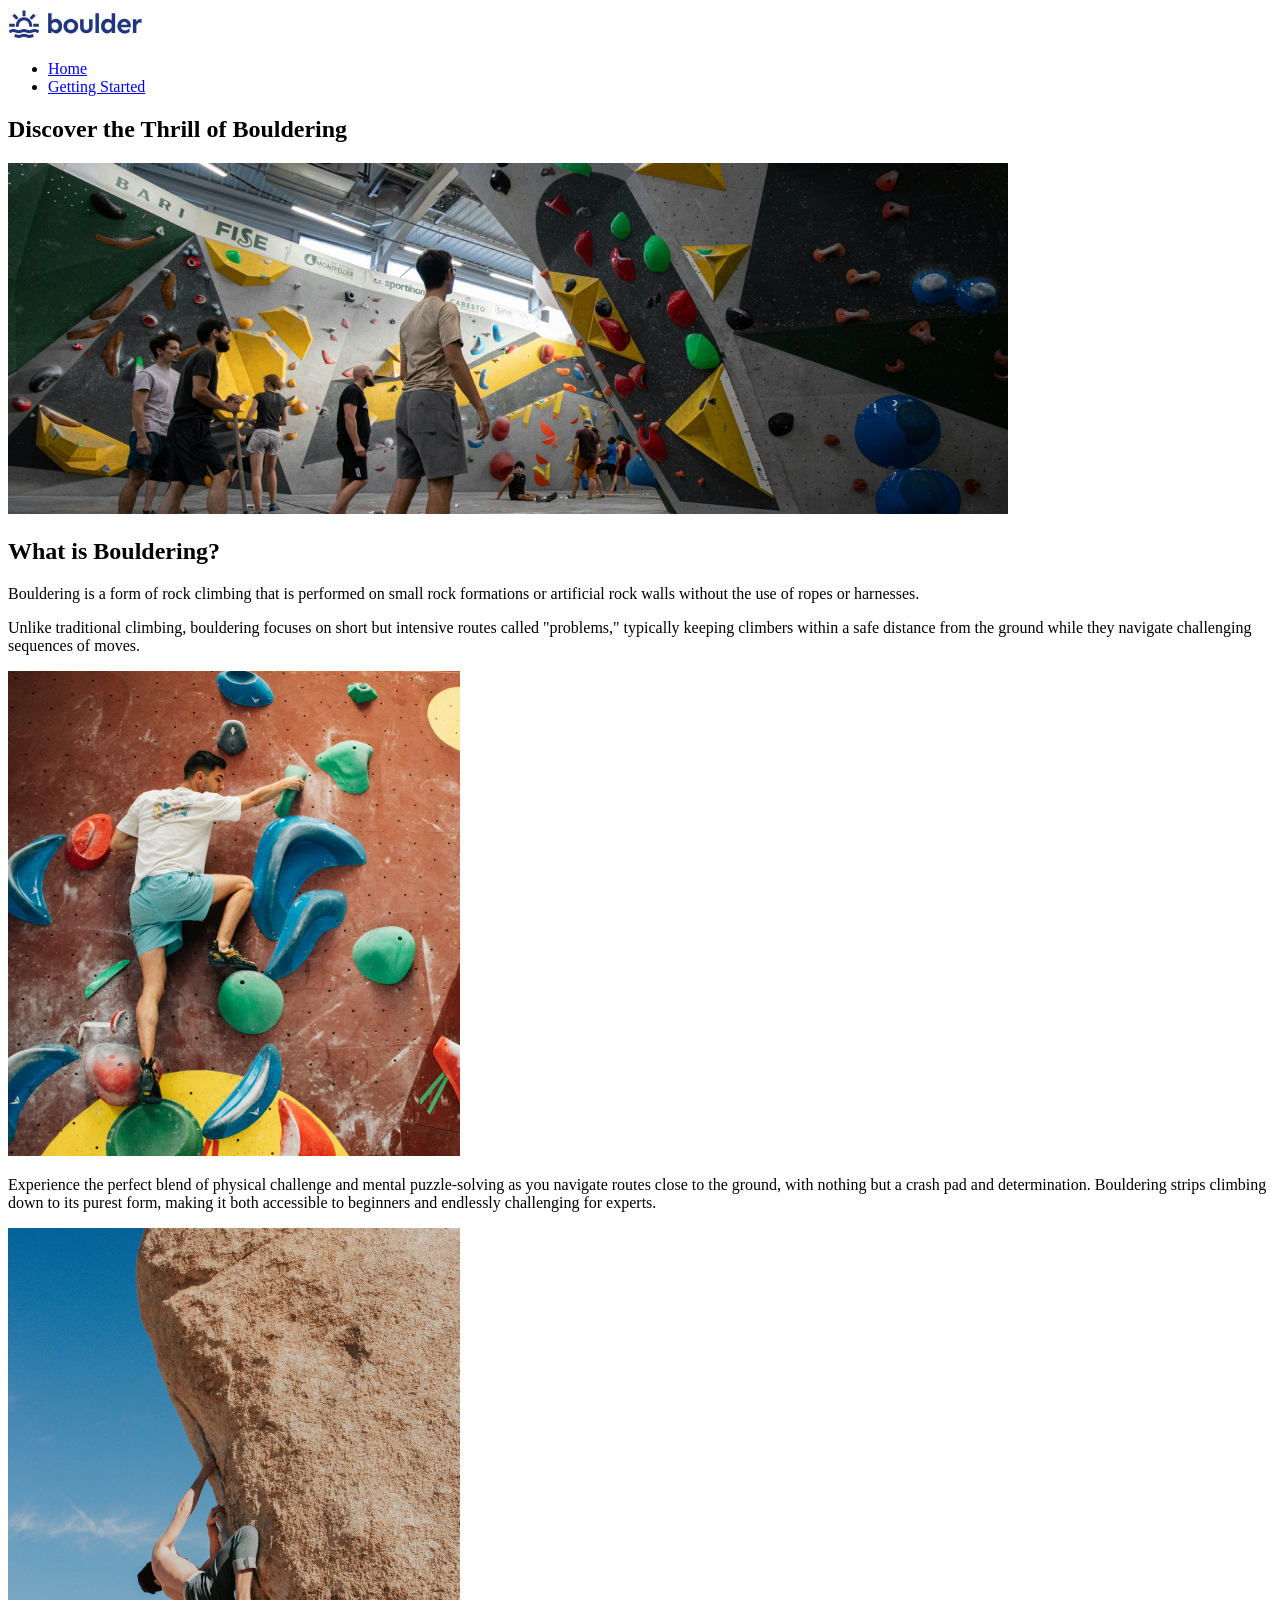
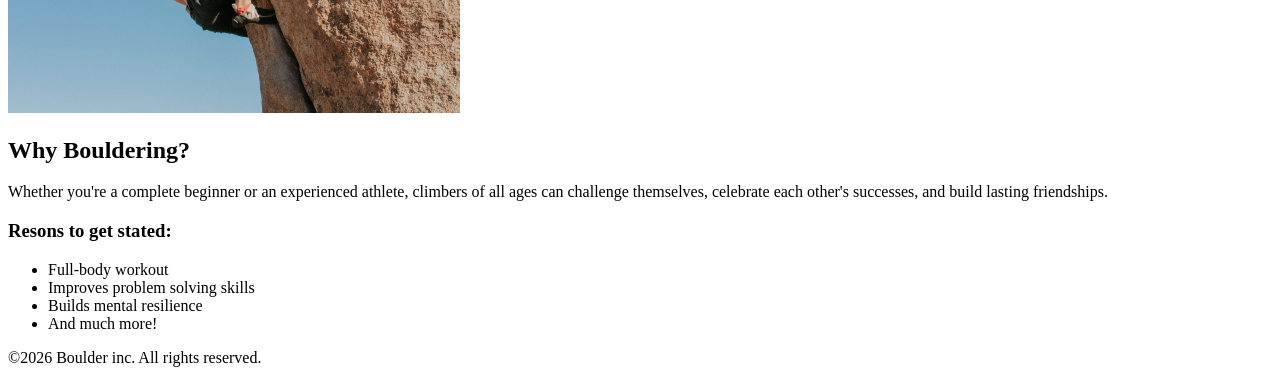
==== index.html @ 56cb7b56 "make mobile first html structure" ====
<!DOCTYPE html>
<html lang="en">
<head>
    <meta charset="UTF-8">
    <meta name="viewport" content="width=device-width, initial-scale=1.0">
    <title>Boulder Gym</title>
    <link rel="stylesheet" href="./css/styles.css">
</head>
<body>
    
    <div class="wrapper">

        <header>

            <img src="./images/logo.svg" alt="logo of Boulder Inc.">
            <nav class="primary-navigation" aria-label="Primary Navigation">
                <ul>
                    <li><a href="./index.html">Home</a></li>
                    <li><a href="./getting-started.html">Getting Started</a></li>
                </ul>
            </nav>

        </header>

        <main>

            <section>
                <h1 class="title">Discover the Thrill of Bouldering</h1>
                <img src="./images/bouldering-gym.jpg" alt="people standing and looking at boulderign problems at indoor bouldering gym">
            </section>

            <section>
                <div class="content">

                    <h2>What is Bouldering?</h2>

                    <p>Bouldering is a form of rock climbing that is performed on small rock formations or artificial rock walls without the use of ropes or harnesses. </p>

                    <p>Unlike traditional climbing, bouldering focuses on short but intensive routes called "problems," typically keeping climbers within a safe distance from the ground while they navigate challenging sequences of moves.</p>
                </div>
                <img src="./images/what-is-bouldering.jpg" alt="A person climbing/solving an indoor boulder problem">

            </section>

            <section>
                <p>Experience the perfect blend of physical challenge and mental puzzle-solving as you navigate routes close to the ground, with nothing but a crash pad and determination. Bouldering strips climbing down to its purest form, making it both accessible to beginners and endlessly challenging for experts.</p>
            </section>

            <section>
                <img src="./images/why-bouldering.jpg" alt="A man climbing a boulder in an outdoor boulder gym">

                <div class="content">
                    <h2>Why Bouldering?</h2>
                    <p>Whether you're a complete beginner or an experienced athlete, climbers of all ages can challenge themselves, celebrate each other's successes, and build lasting friendships.</p>

                    <h3>Resons to get stated:</h3>

                    <ul>
                        <li>Full-body workout</li>
                        <li>Improves problem solving skills</li>
                        <li>Builds mental resilience</li>
                        <li>And much more!</li>
                    </ul>

                </div>

            </section>

        </main>

        <footer>
            <p>&copy;2026 Boulder inc. All rights reserved.</p>
        </footer>

    </div>

</body>
</html>
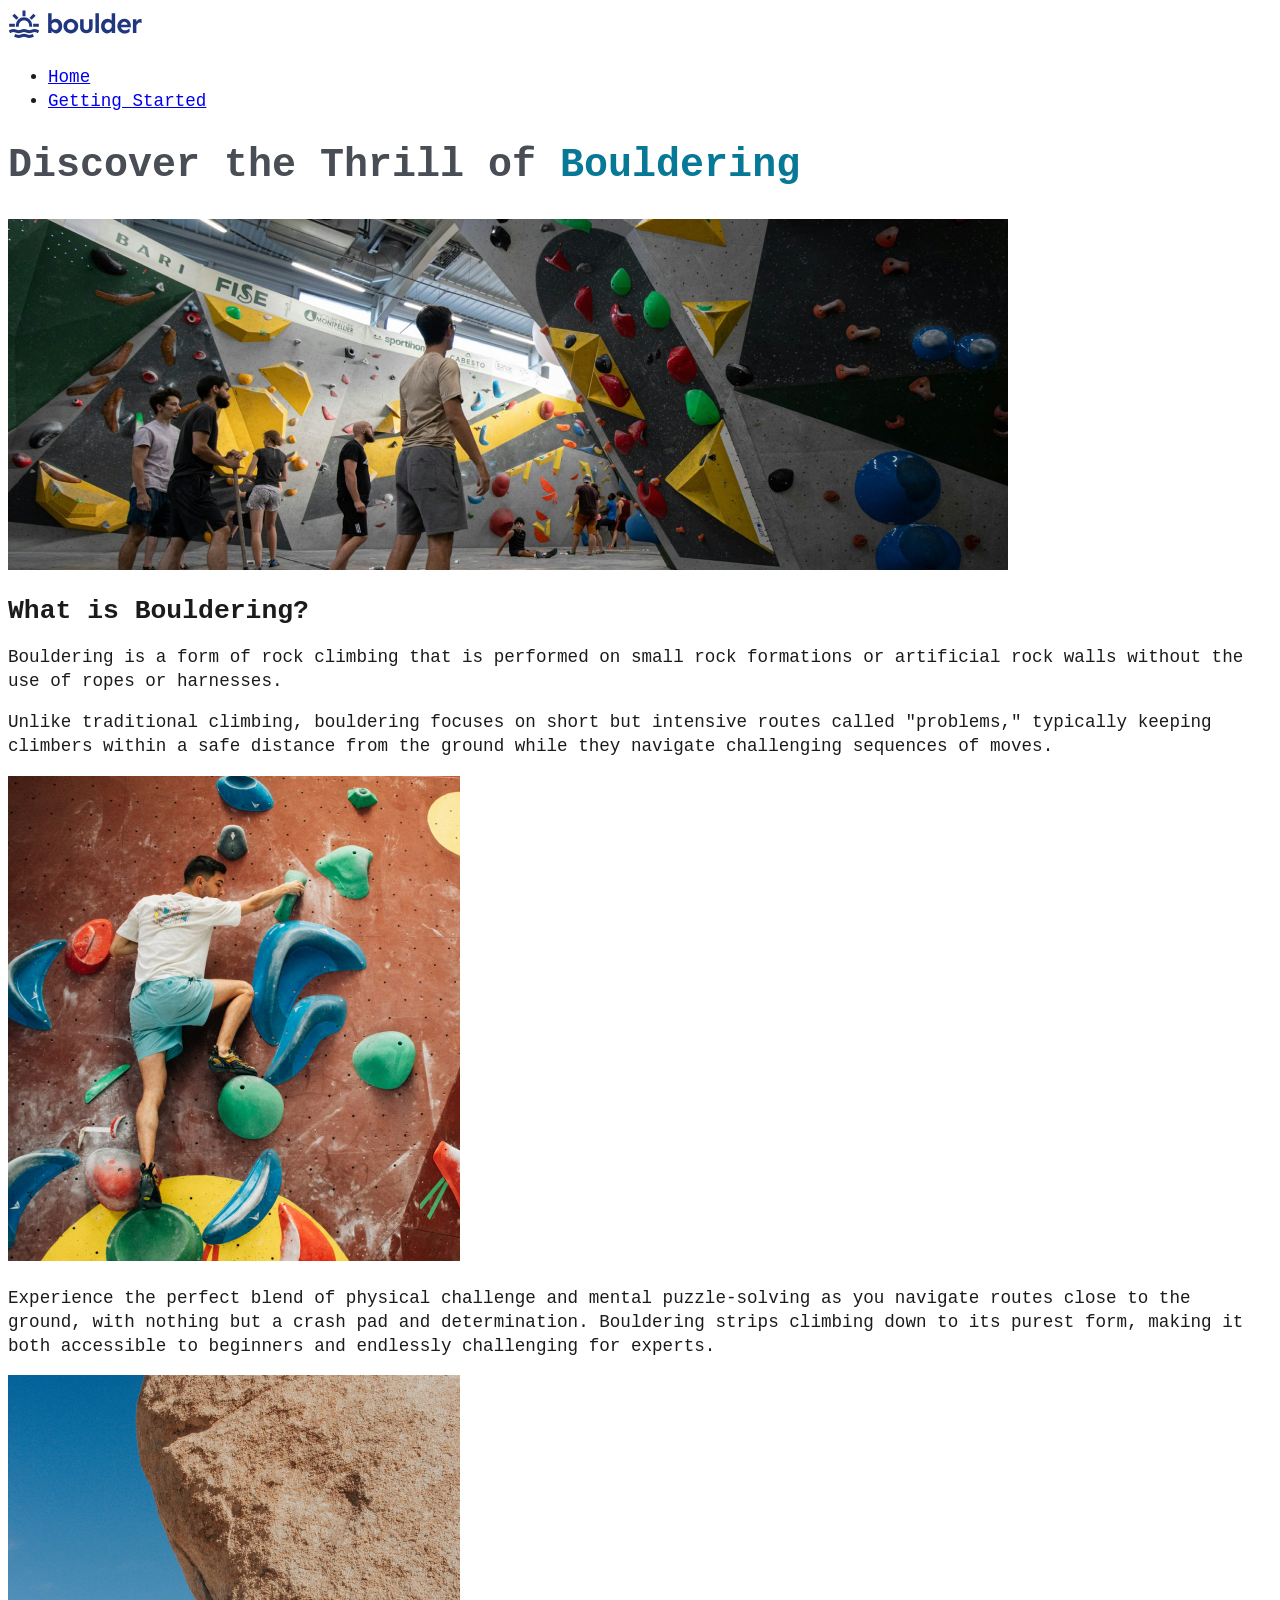
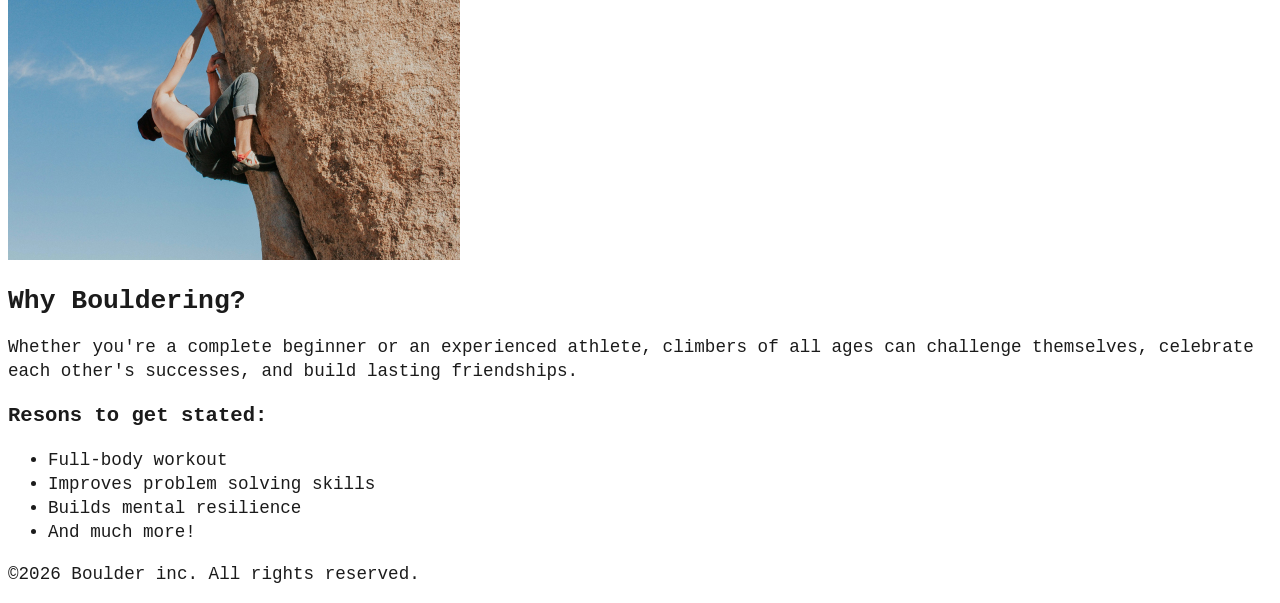
==== commit 22fda857: "add css reset and standard layout mobile first" ====
--- a/index.html
+++ b/index.html
@@ -25,7 +25,7 @@
         <main>
 
             <section>
-                <h1 class="title">Discover the Thrill of Bouldering</h1>
+                <h1 class="title">Discover the Thrill of <span class="teal-text">Bouldering</span></h1>
                 <img src="./images/bouldering-gym.jpg" alt="people standing and looking at boulderign problems at indoor bouldering gym">
             </section>
 
--- a/css/styles.css
+++ b/css/styles.css
@@ -0,0 +1,27 @@
+*,
+*:after,
+*:before {
+    box-sizing: border-box;
+}
+
+body {
+    font-family:'Courier New', Courier, monospace, sans-serif;
+    color: #1b1b1b;
+    font-size: 1.1rem;
+    line-height: 1.5rem;
+}
+
+.title {
+    line-height: 1;
+    /* font-size: 2rem; */
+    font-size: 2.5rem;
+    color: #494d55;
+}
+
+.teal-text{
+    color: #077997;
+}
+
+img {
+    max-inline-size: 100%;
+}
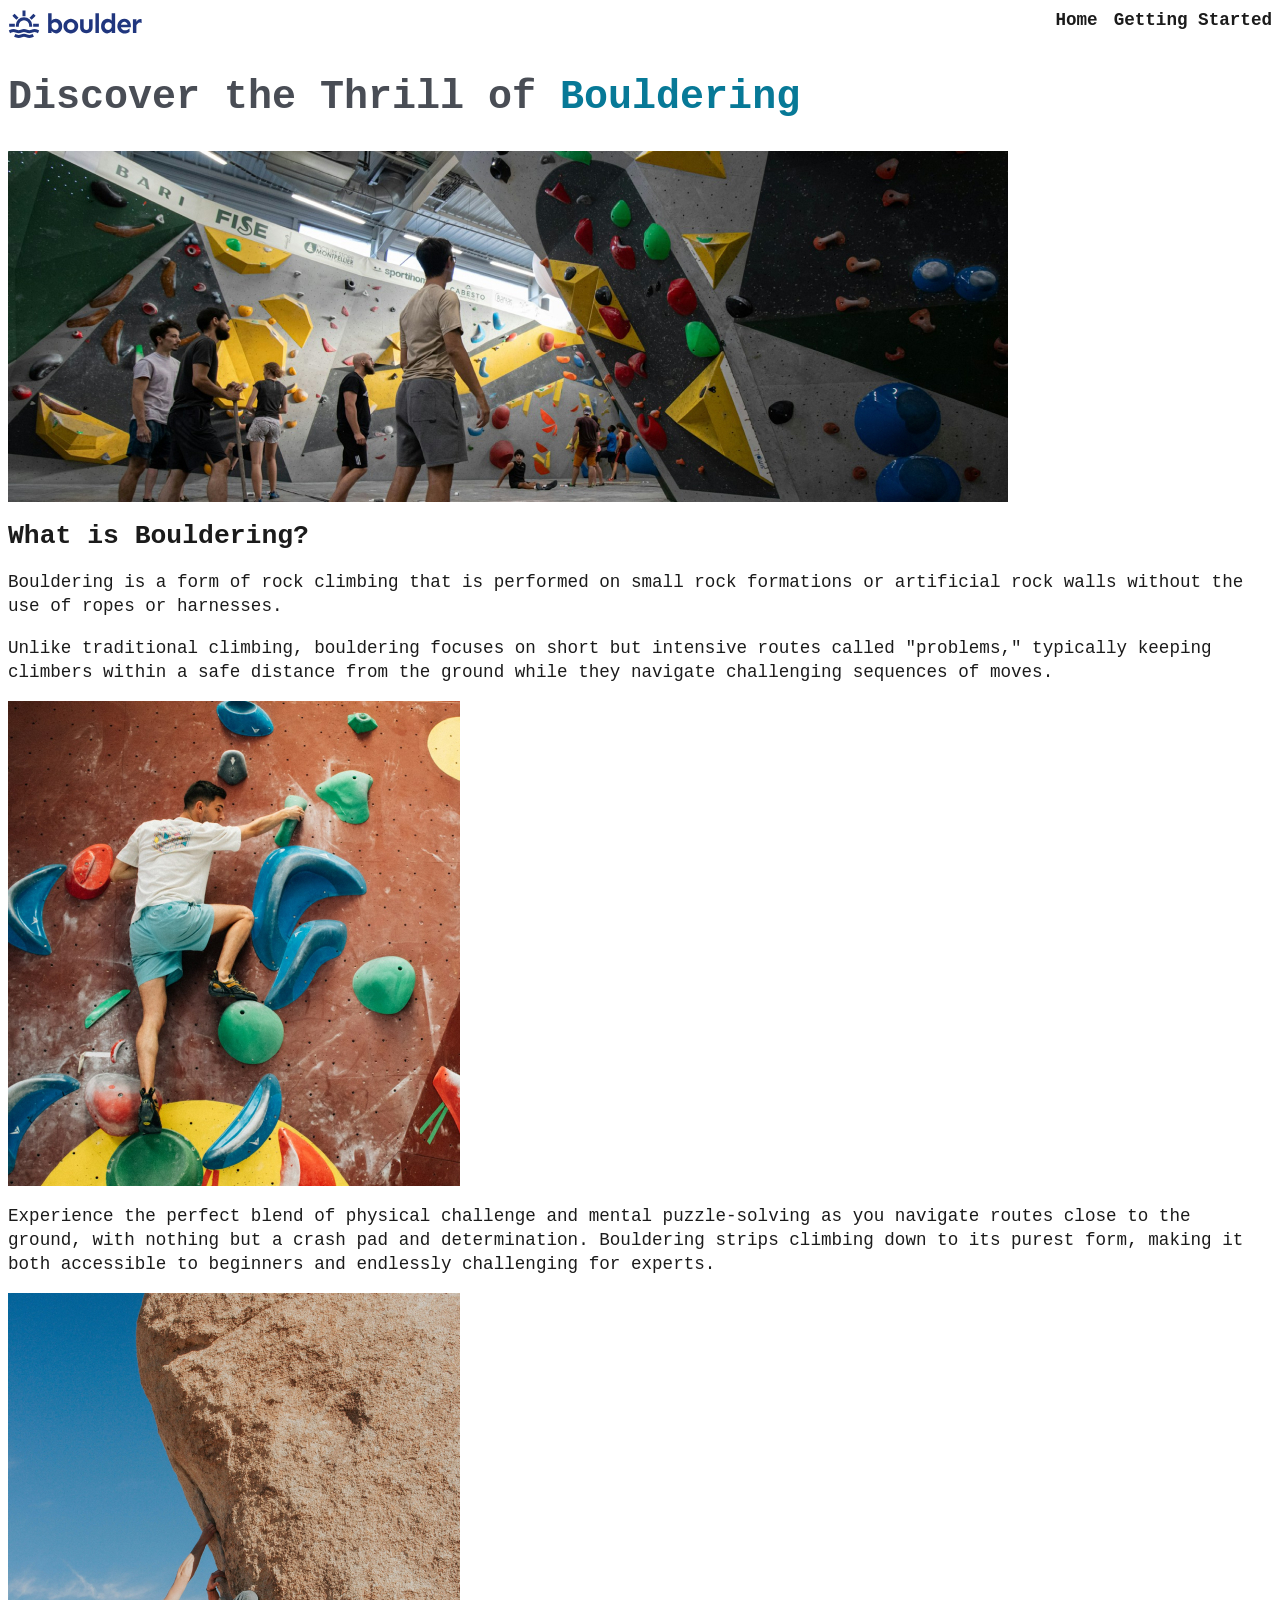
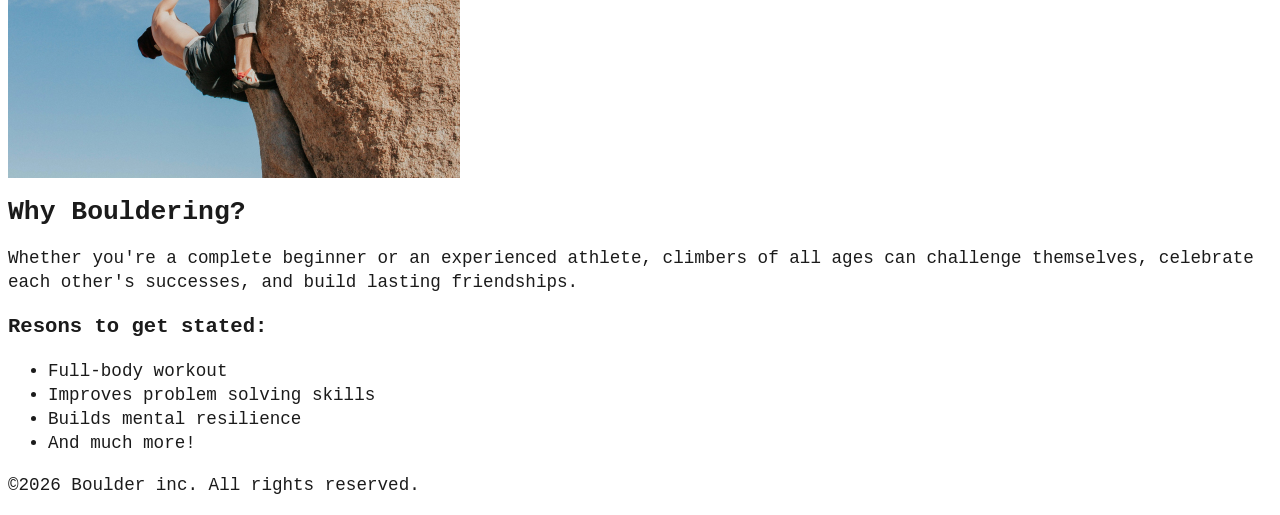
==== commit 2b95eddd: "style navigation" ====
--- a/index.html
+++ b/index.html
@@ -13,6 +13,7 @@
         <header>
 
             <img src="./images/logo.svg" alt="logo of Boulder Inc.">
+            
             <nav class="primary-navigation" aria-label="Primary Navigation">
                 <ul>
                     <li><a href="./index.html">Home</a></li>
--- a/css/styles.css
+++ b/css/styles.css
@@ -24,4 +24,34 @@
 
 img {
     max-inline-size: 100%;
-}+    display: block;
+    margin-block-end: 0.3rem;
+}
+
+                /* Navigation */
+
+header {
+    display: flex;
+    justify-content: space-between;
+}
+
+.primary-navigation ul {
+    display: flex;
+    gap: 1rem;
+
+    list-style: none;
+    margin: 0;
+    padding: 0;
+}
+
+.primary-navigation ul a {
+    text-decoration: none;
+    color: inherit;
+    font-weight: bold;
+}
+
+.primary-navigation a:hover,
+.primary-navigation a:focus-visible {
+    color: #cf6c6c;
+}
+
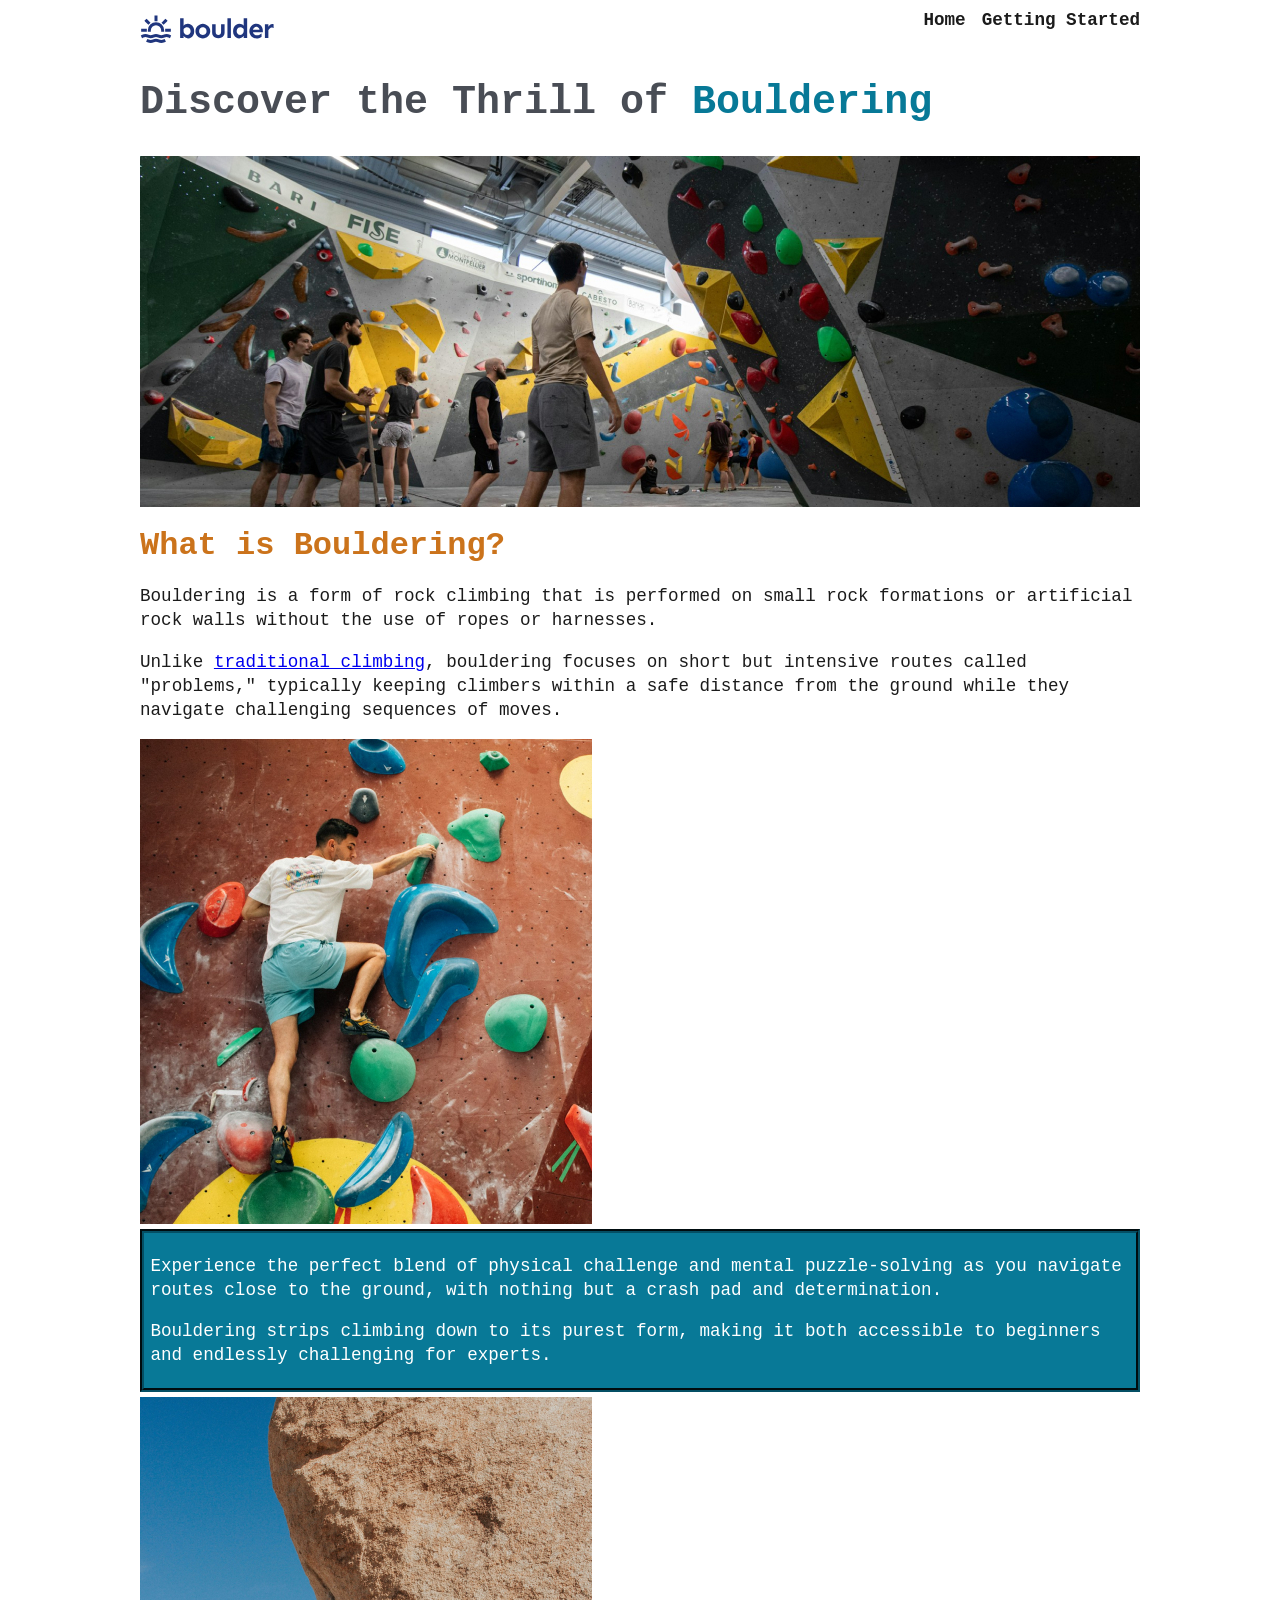
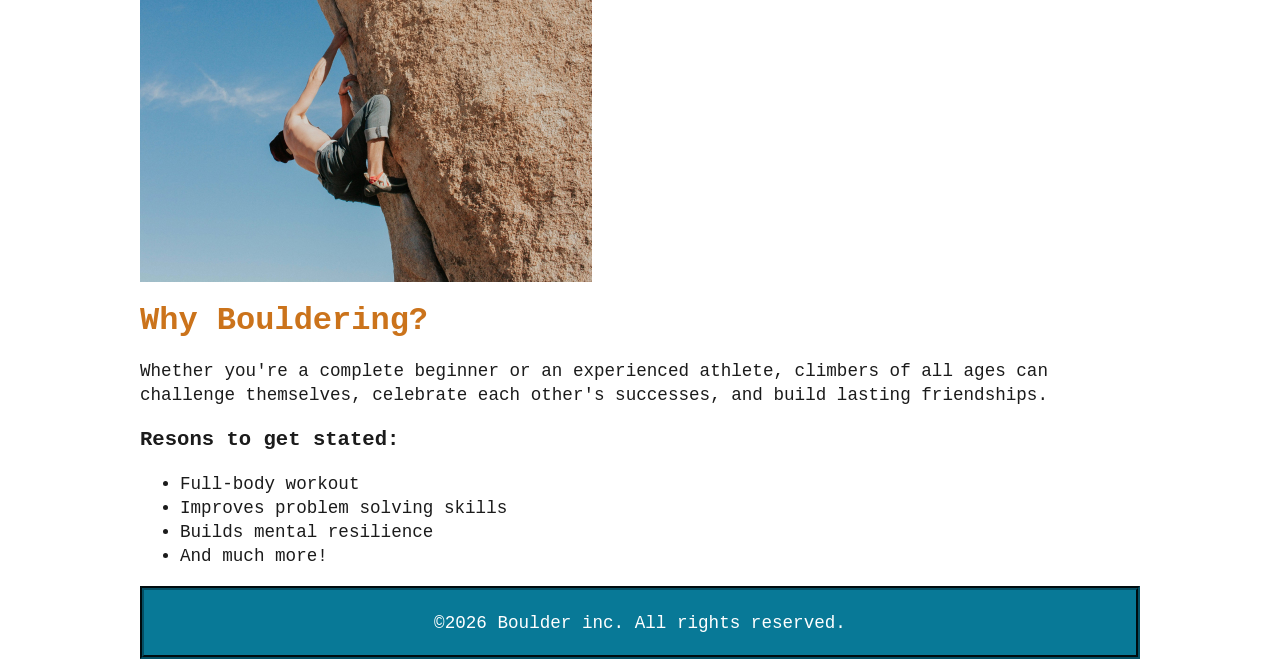
==== commit 6571f40e: "add teal background to this session and footer" ====
--- a/index.html
+++ b/index.html
@@ -13,7 +13,7 @@
         <header>
 
             <img src="./images/logo.svg" alt="logo of Boulder Inc.">
-            
+
             <nav class="primary-navigation" aria-label="Primary Navigation">
                 <ul>
                     <li><a href="./index.html">Home</a></li>
@@ -31,20 +31,23 @@
             </section>
 
             <section>
+
                 <div class="content">
 
                     <h2>What is Bouldering?</h2>
 
                     <p>Bouldering is a form of rock climbing that is performed on small rock formations or artificial rock walls without the use of ropes or harnesses. </p>
 
-                    <p>Unlike traditional climbing, bouldering focuses on short but intensive routes called "problems," typically keeping climbers within a safe distance from the ground while they navigate challenging sequences of moves.</p>
+                    <p>Unlike <a href="https://en.wikipedia.org/wiki/Traditional_climbing">traditional climbing</a>, bouldering focuses on short but intensive routes called "problems," typically keeping climbers within a safe distance from the ground while they navigate challenging sequences of moves.</p>
                 </div>
+                
                 <img src="./images/what-is-bouldering.jpg" alt="A person climbing/solving an indoor boulder problem">
 
             </section>
 
-            <section>
-                <p>Experience the perfect blend of physical challenge and mental puzzle-solving as you navigate routes close to the ground, with nothing but a crash pad and determination. Bouldering strips climbing down to its purest form, making it both accessible to beginners and endlessly challenging for experts.</p>
+            <section class="teal-background">
+                <p>Experience the perfect blend of physical challenge and mental puzzle-solving as you navigate routes close to the ground, with nothing but a crash pad and determination.</p>
+                <p>Bouldering strips climbing down to its purest form, making it both accessible to beginners and endlessly challenging for experts.</p>
             </section>
 
             <section>
@@ -69,7 +72,7 @@
 
         </main>
 
-        <footer>
+        <footer class="teal-background">
             <p>&copy;2026 Boulder inc. All rights reserved.</p>
         </footer>
 
--- a/css/styles.css
+++ b/css/styles.css
@@ -9,13 +9,13 @@
     color: #1b1b1b;
     font-size: 1.1rem;
     line-height: 1.5rem;
+    margin: 0.5rem;
 }
 
-.title {
-    line-height: 1;
-    /* font-size: 2rem; */
-    font-size: 2.5rem;
-    color: #494d55;
+.wrapper{
+    max-inline-size: 1000px;
+    margin: 0 auto;
+    
 }
 
 .teal-text{
@@ -25,7 +25,7 @@
 img {
     max-inline-size: 100%;
     display: block;
-    margin-block-end: 0.3rem;
+    margin-block: 0.3rem;
 }
 
                 /* Navigation */
@@ -55,3 +55,25 @@
     color: #cf6c6c;
 }
 
+.title {
+    line-height: 1;
+    /* font-size: 2rem; */
+    font-size: 2.5rem;
+    color: #494d55;
+}
+
+h2{
+    color: #cb731b;
+    font-size: 2rem;
+}
+
+.teal-background{
+    background: #087997;
+    color: #fff;
+    padding: 0.2rem 0.4rem;
+    border: 4px groove #044f64;
+}
+
+footer{
+    text-align: center;
+}
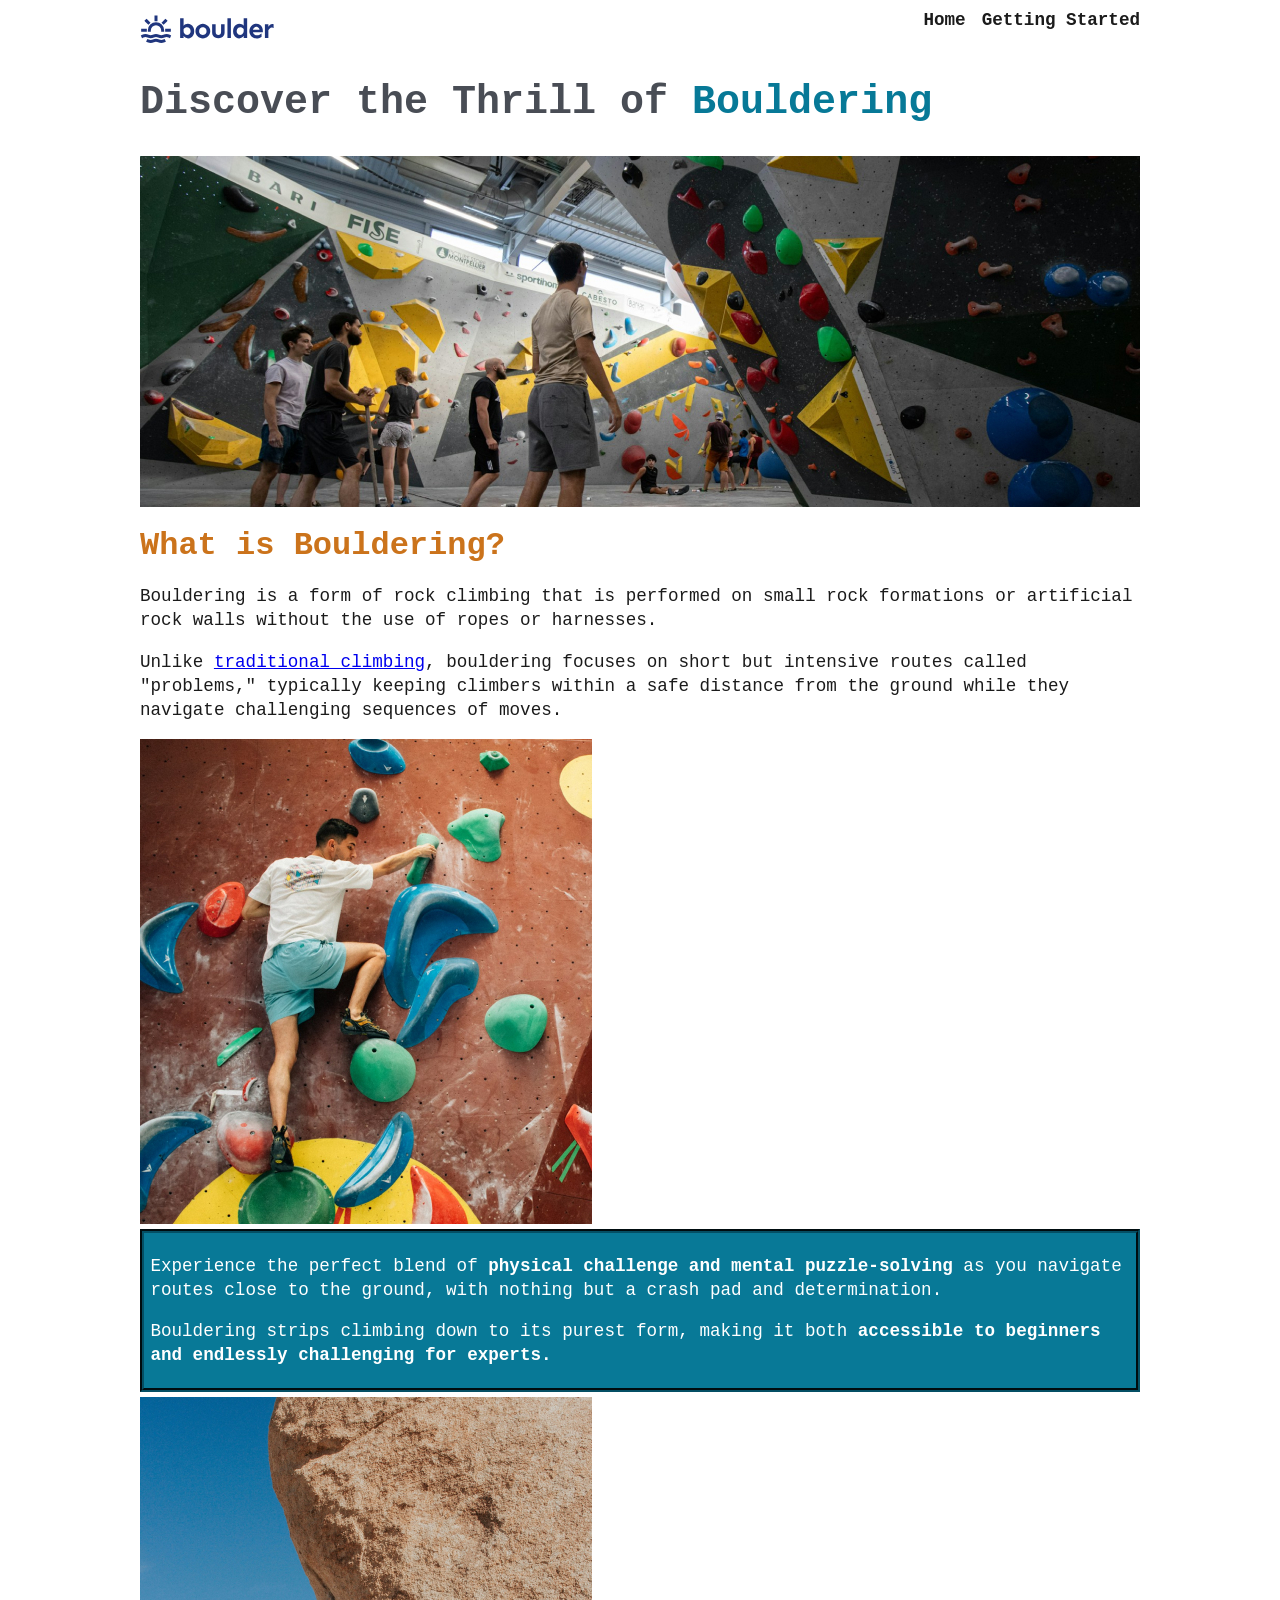
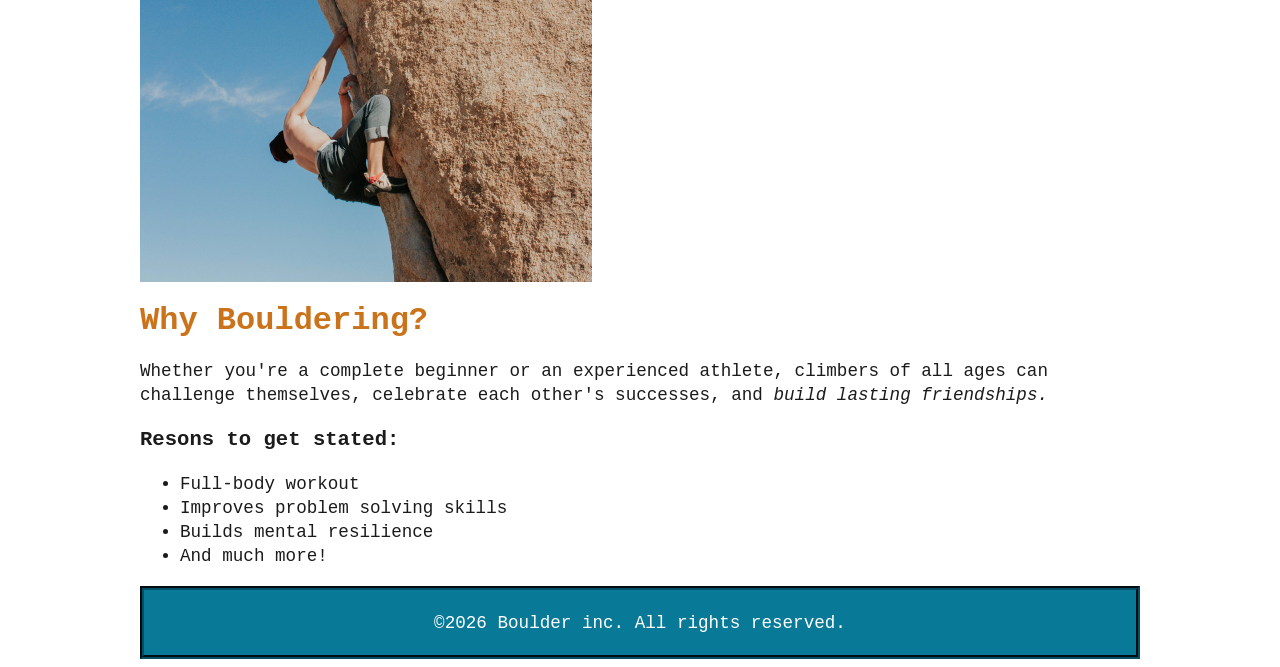
==== commit 878d02bb: "get done with home page mobile first layout" ====
--- a/index.html
+++ b/index.html
@@ -40,14 +40,14 @@
 
                     <p>Unlike <a href="https://en.wikipedia.org/wiki/Traditional_climbing">traditional climbing</a>, bouldering focuses on short but intensive routes called "problems," typically keeping climbers within a safe distance from the ground while they navigate challenging sequences of moves.</p>
                 </div>
-                
+
                 <img src="./images/what-is-bouldering.jpg" alt="A person climbing/solving an indoor boulder problem">
 
             </section>
 
             <section class="teal-background">
-                <p>Experience the perfect blend of physical challenge and mental puzzle-solving as you navigate routes close to the ground, with nothing but a crash pad and determination.</p>
-                <p>Bouldering strips climbing down to its purest form, making it both accessible to beginners and endlessly challenging for experts.</p>
+                <p>Experience the perfect blend of <strong>physical challenge and mental puzzle-solving</strong> as you navigate routes close to the ground, with nothing but a crash pad and determination.</p>
+                <p>Bouldering strips climbing down to its purest form, making it both <strong>accessible to beginners and endlessly challenging for experts.</strong></p>
             </section>
 
             <section>
@@ -55,7 +55,7 @@
 
                 <div class="content">
                     <h2>Why Bouldering?</h2>
-                    <p>Whether you're a complete beginner or an experienced athlete, climbers of all ages can challenge themselves, celebrate each other's successes, and build lasting friendships.</p>
+                    <p>Whether you're a complete beginner or an experienced athlete, climbers of all ages can challenge themselves, celebrate each other's successes, and <em>build lasting friendships.</em></p>
 
                     <h3>Resons to get stated:</h3>
 
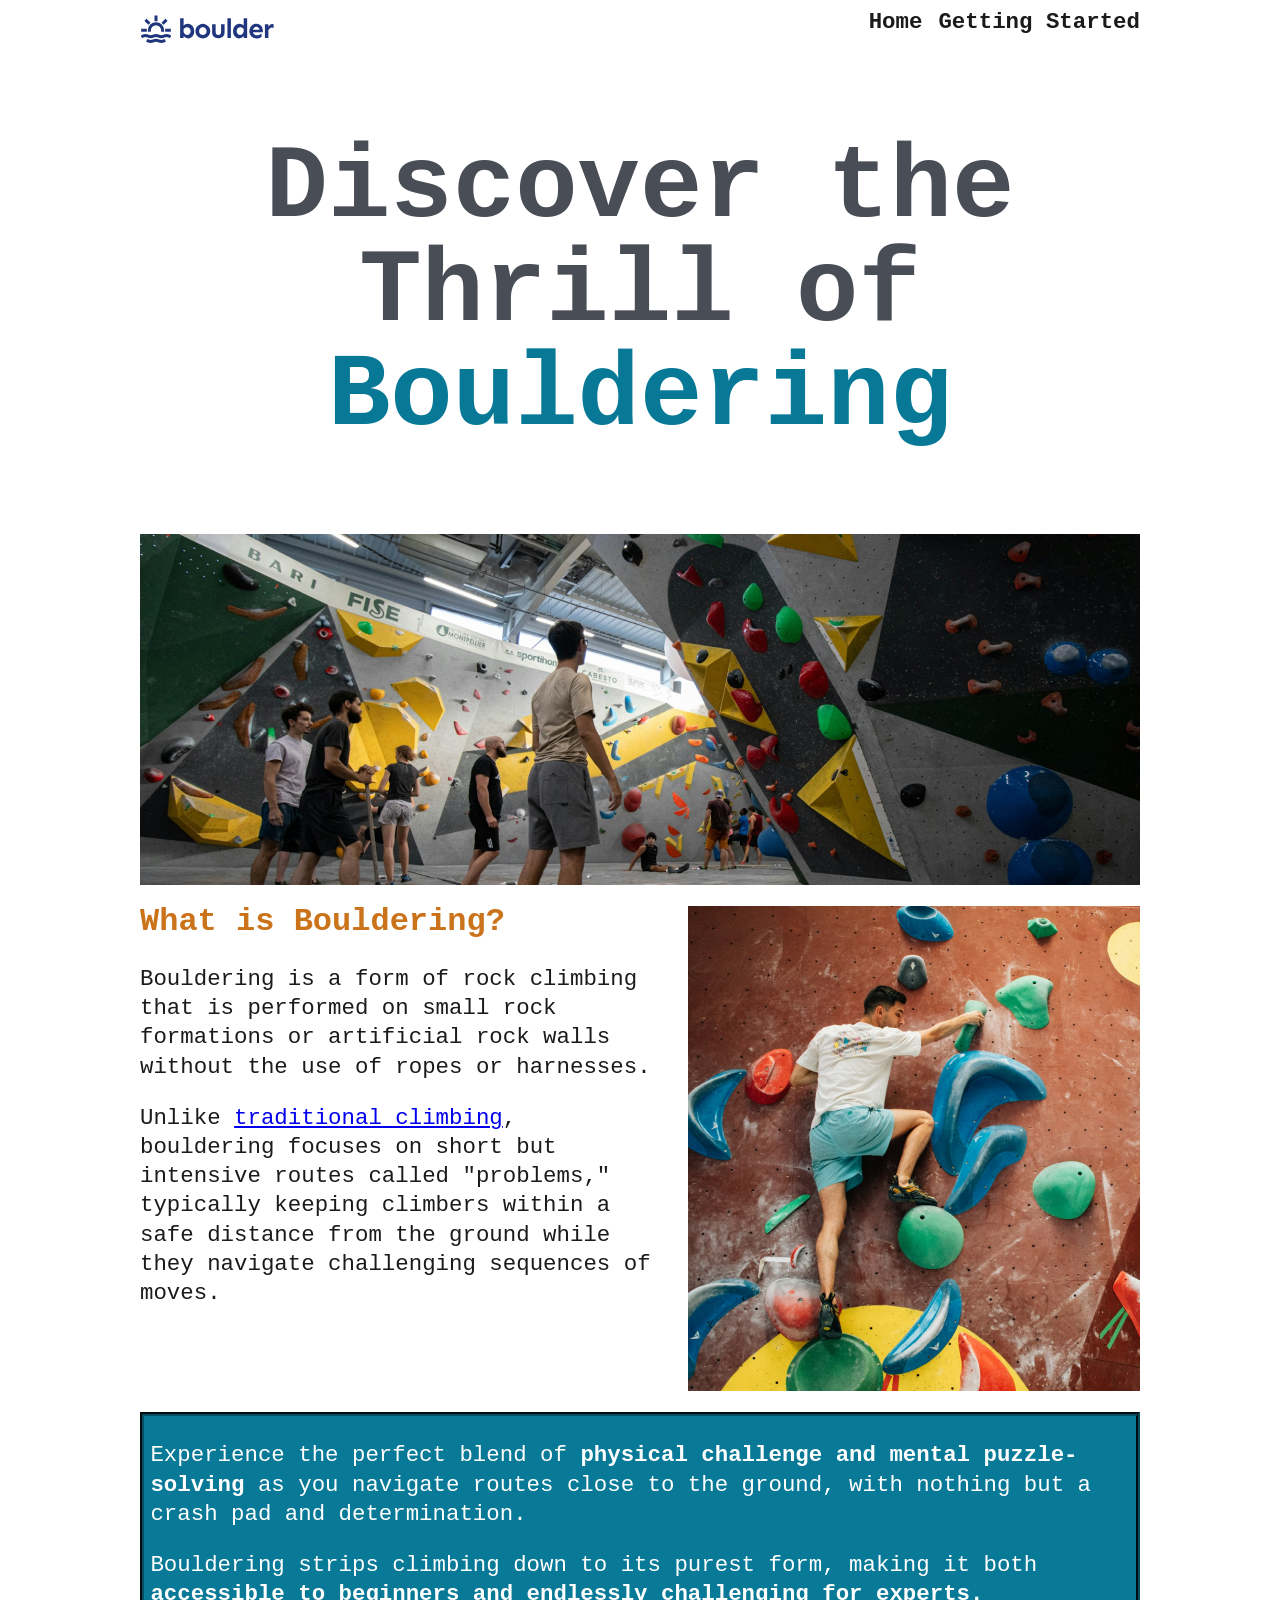
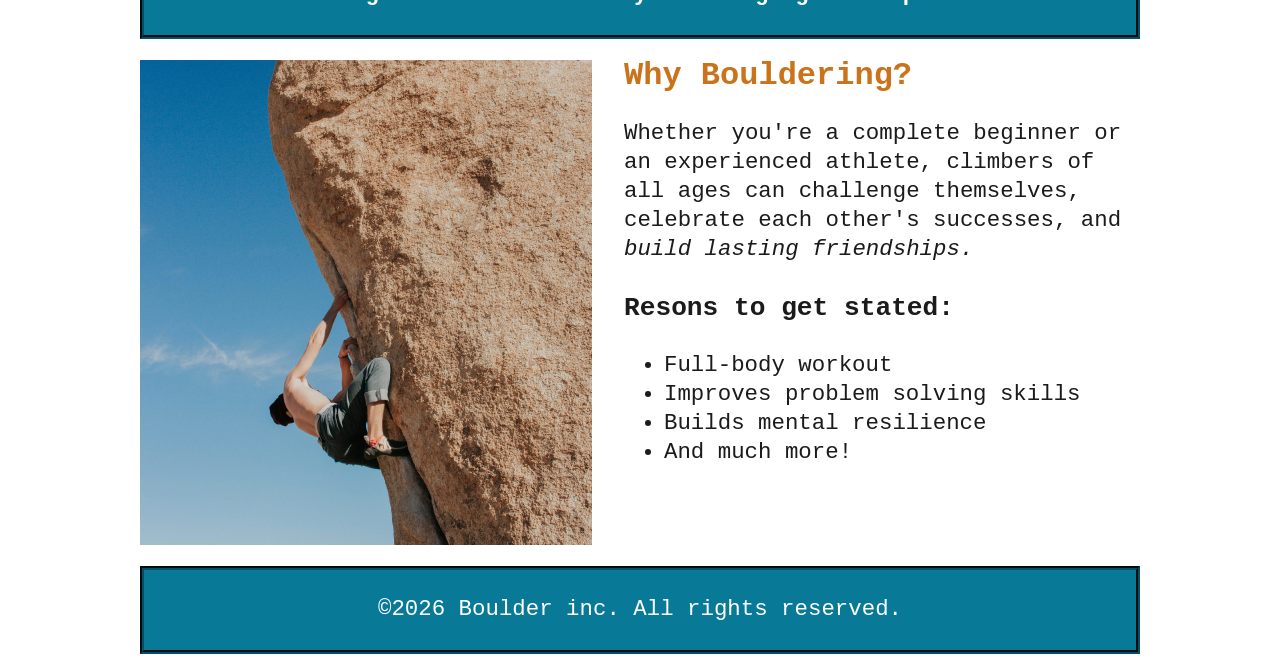
==== commit 61313f5c: "made it for desktop" ====
--- a/index.html
+++ b/index.html
@@ -30,7 +30,7 @@
                 <img src="./images/bouldering-gym.jpg" alt="people standing and looking at boulderign problems at indoor bouldering gym">
             </section>
 
-            <section>
+            <section class="two-column-layout">
 
                 <div class="content">
 
@@ -50,7 +50,8 @@
                 <p>Bouldering strips climbing down to its purest form, making it both <strong>accessible to beginners and endlessly challenging for experts.</strong></p>
             </section>
 
-            <section>
+            <section class="two-column-layout">
+                
                 <img src="./images/why-bouldering.jpg" alt="A man climbing a boulder in an outdoor boulder gym">
 
                 <div class="content">
--- a/css/styles.css
+++ b/css/styles.css
@@ -8,8 +8,12 @@
     font-family:'Courier New', Courier, monospace, sans-serif;
     color: #1b1b1b;
     font-size: 1.1rem;
-    line-height: 1.5rem;
+    line-height: 1.3;
     margin: 0.5rem;
+
+    @media (width > 850px){
+        font-size: 1.4rem;
+    }
 }
 
 .wrapper{
@@ -60,11 +64,23 @@
     /* font-size: 2rem; */
     font-size: 2.5rem;
     color: #494d55;
+    text-align: center;
+
+    @media (width > 500px){
+        font-size: 5rem;
+        line-height: 1;
+    }
+
+    @media (width > 850px) {
+        font-size: 6.5rem;
+        line-height: 1;
+    }
 }
 
 h2{
     color: #cb731b;
     font-size: 2rem;
+    margin: 0;
 }
 
 .teal-background{
@@ -77,3 +93,22 @@
 footer{
     text-align: center;
 }
+
+/* Layout */
+.two-column-layout{
+    margin-block: 1rem;
+}
+
+@media (width > 850px){
+    .two-column-layout{
+        display: flex;
+        justify-content: space-between;
+        gap: 2rem;
+    }
+
+    .two-colum-layout > * {
+        max-inline-size: 47%;
+        flex: 1 1 auto;
+        align-self: start;
+    }
+}
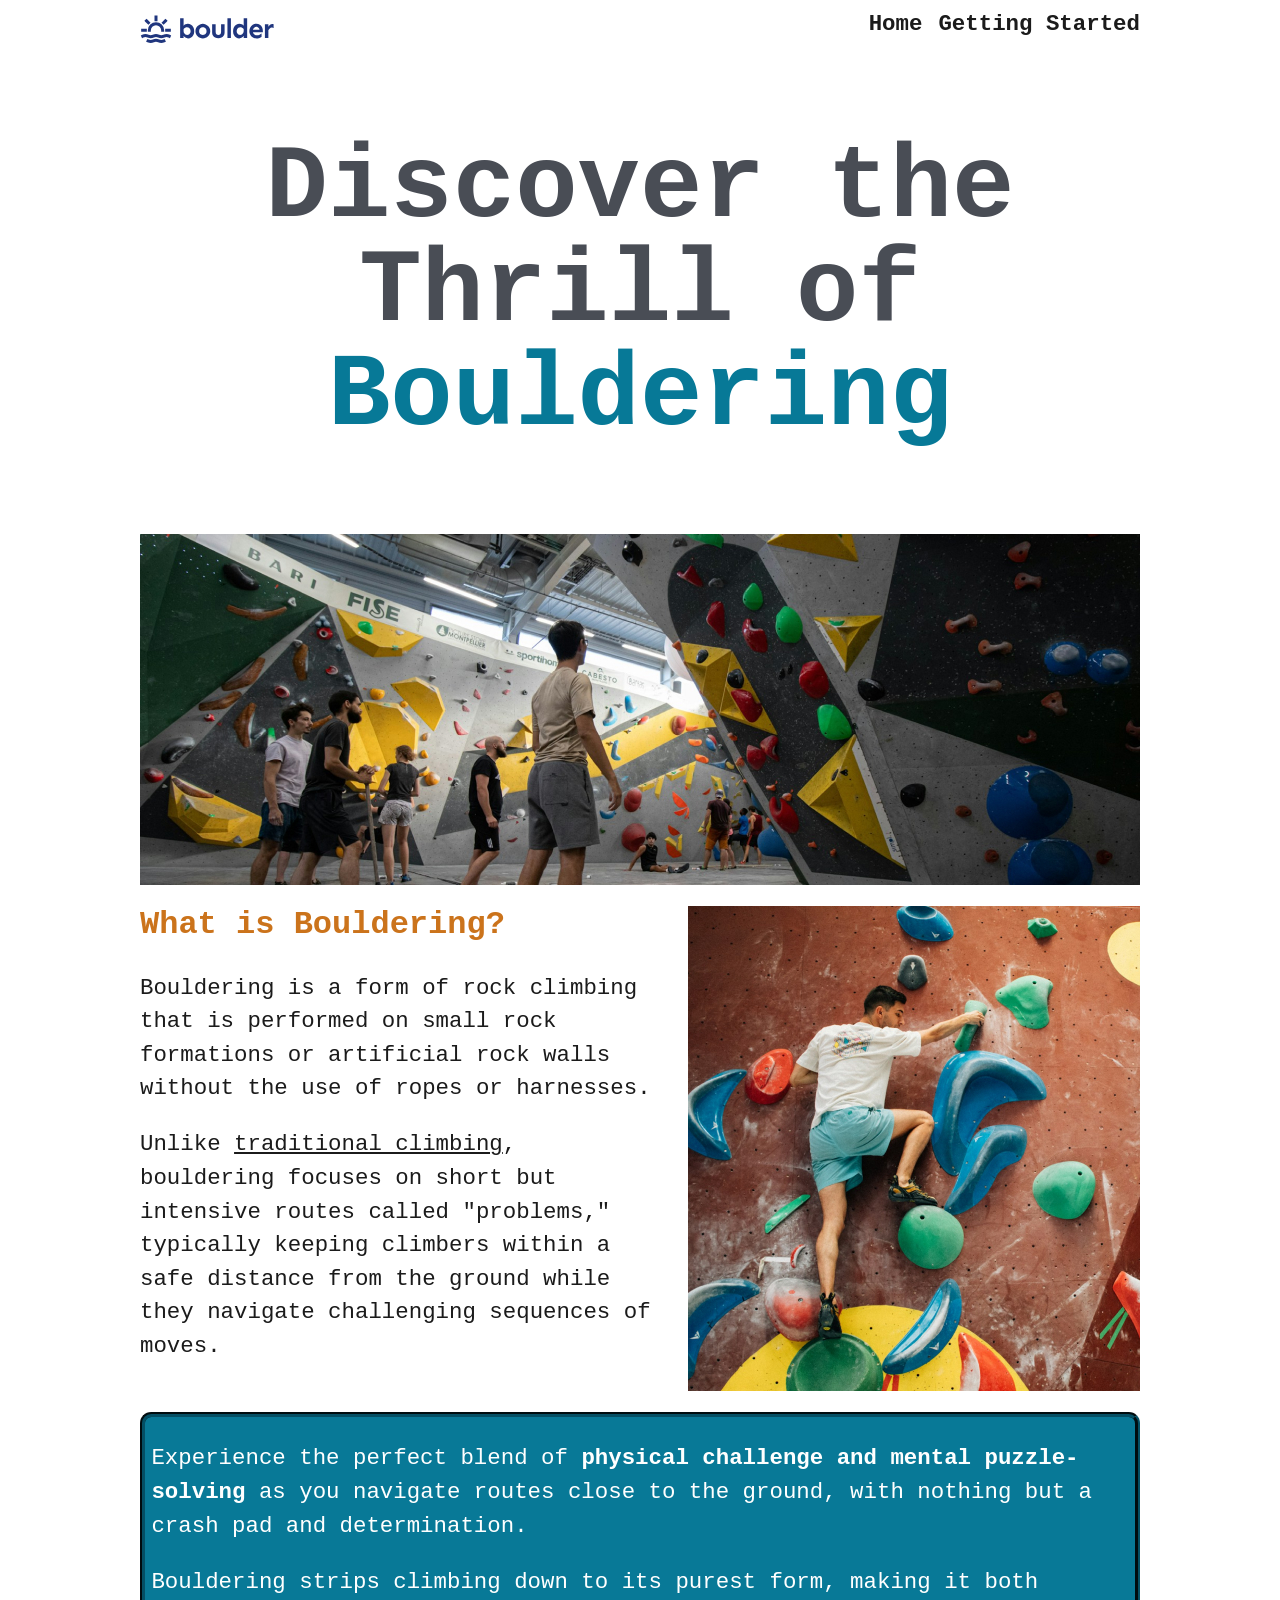
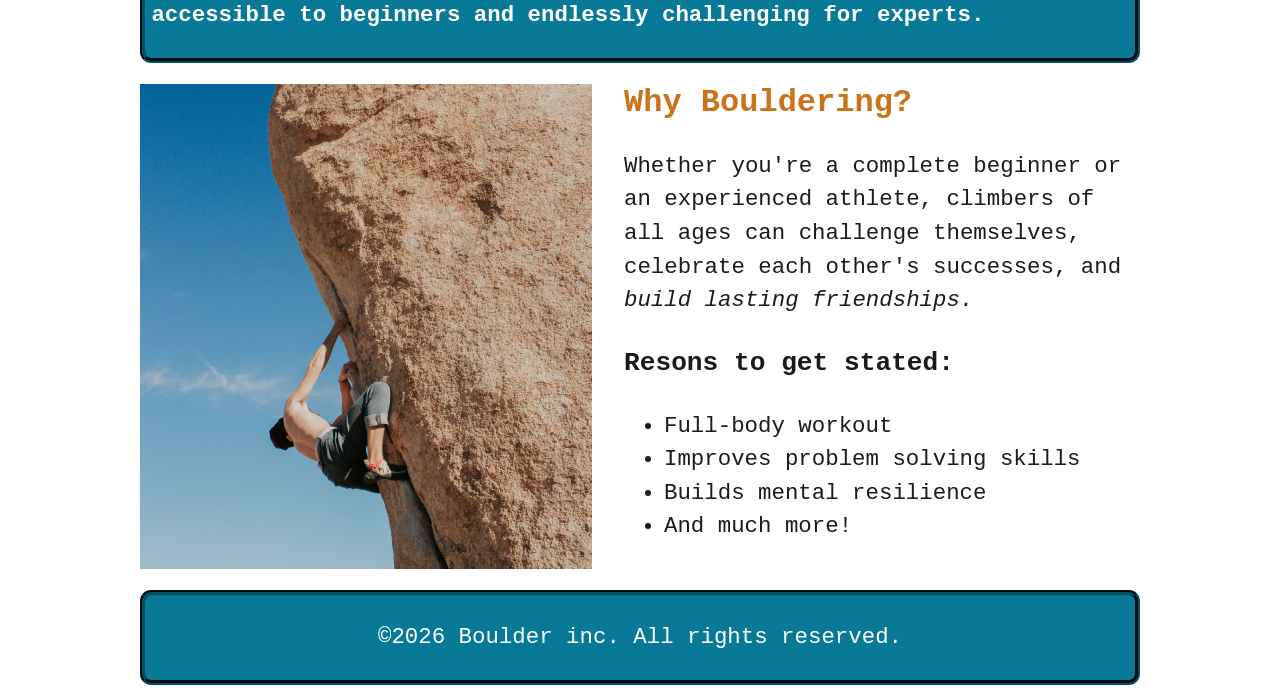
==== commit 2c4aab6a: "opening external links in new tab" ====
--- a/index.html
+++ b/index.html
@@ -17,7 +17,7 @@
             <nav class="primary-navigation" aria-label="Primary Navigation">
                 <ul>
                     <li><a href="./index.html">Home</a></li>
-                    <li><a href="./getting-started.html">Getting Started</a></li>
+                    <li><a href="./getting-started.html" >Getting Started</a></li>
                 </ul>
             </nav>
 
@@ -38,7 +38,7 @@
 
                     <p>Bouldering is a form of rock climbing that is performed on small rock formations or artificial rock walls without the use of ropes or harnesses. </p>
 
-                    <p>Unlike <a href="https://en.wikipedia.org/wiki/Traditional_climbing">traditional climbing</a>, bouldering focuses on short but intensive routes called "problems," typically keeping climbers within a safe distance from the ground while they navigate challenging sequences of moves.</p>
+                    <p>Unlike <a href="https://en.wikipedia.org/wiki/Traditional_climbing" target="_blank" rel="noreferrer noopener">traditional climbing</a>, bouldering focuses on short but intensive routes called "problems," typically keeping climbers within a safe distance from the ground while they navigate challenging sequences of moves.</p>
                 </div>
 
                 <img src="./images/what-is-bouldering.jpg" alt="A person climbing/solving an indoor boulder problem">
--- a/css/styles.css
+++ b/css/styles.css
@@ -8,7 +8,7 @@
     font-family:'Courier New', Courier, monospace, sans-serif;
     color: #1b1b1b;
     font-size: 1.1rem;
-    line-height: 1.3;
+    line-height: 1.5;
     margin: 0.5rem;
 
     @media (width > 850px){
@@ -87,7 +87,8 @@
     background: #087997;
     color: #fff;
     padding: 0.2rem 0.4rem;
-    border: 4px groove #044f64;
+    border: 5px groove #044f64;
+    border-radius: 0.7rem;
 }
 
 footer{
@@ -111,4 +112,22 @@
         flex: 1 1 auto;
         align-self: start;
     }
-}+}
+
+a{
+    color: inherit;
+}
+
+a:visited{
+    color: #79df79;
+}
+
+a:hover, 
+a:focus-visible {
+    color: #a28348;
+}
+
+a:active {
+    color: #1f190a00;
+}
+
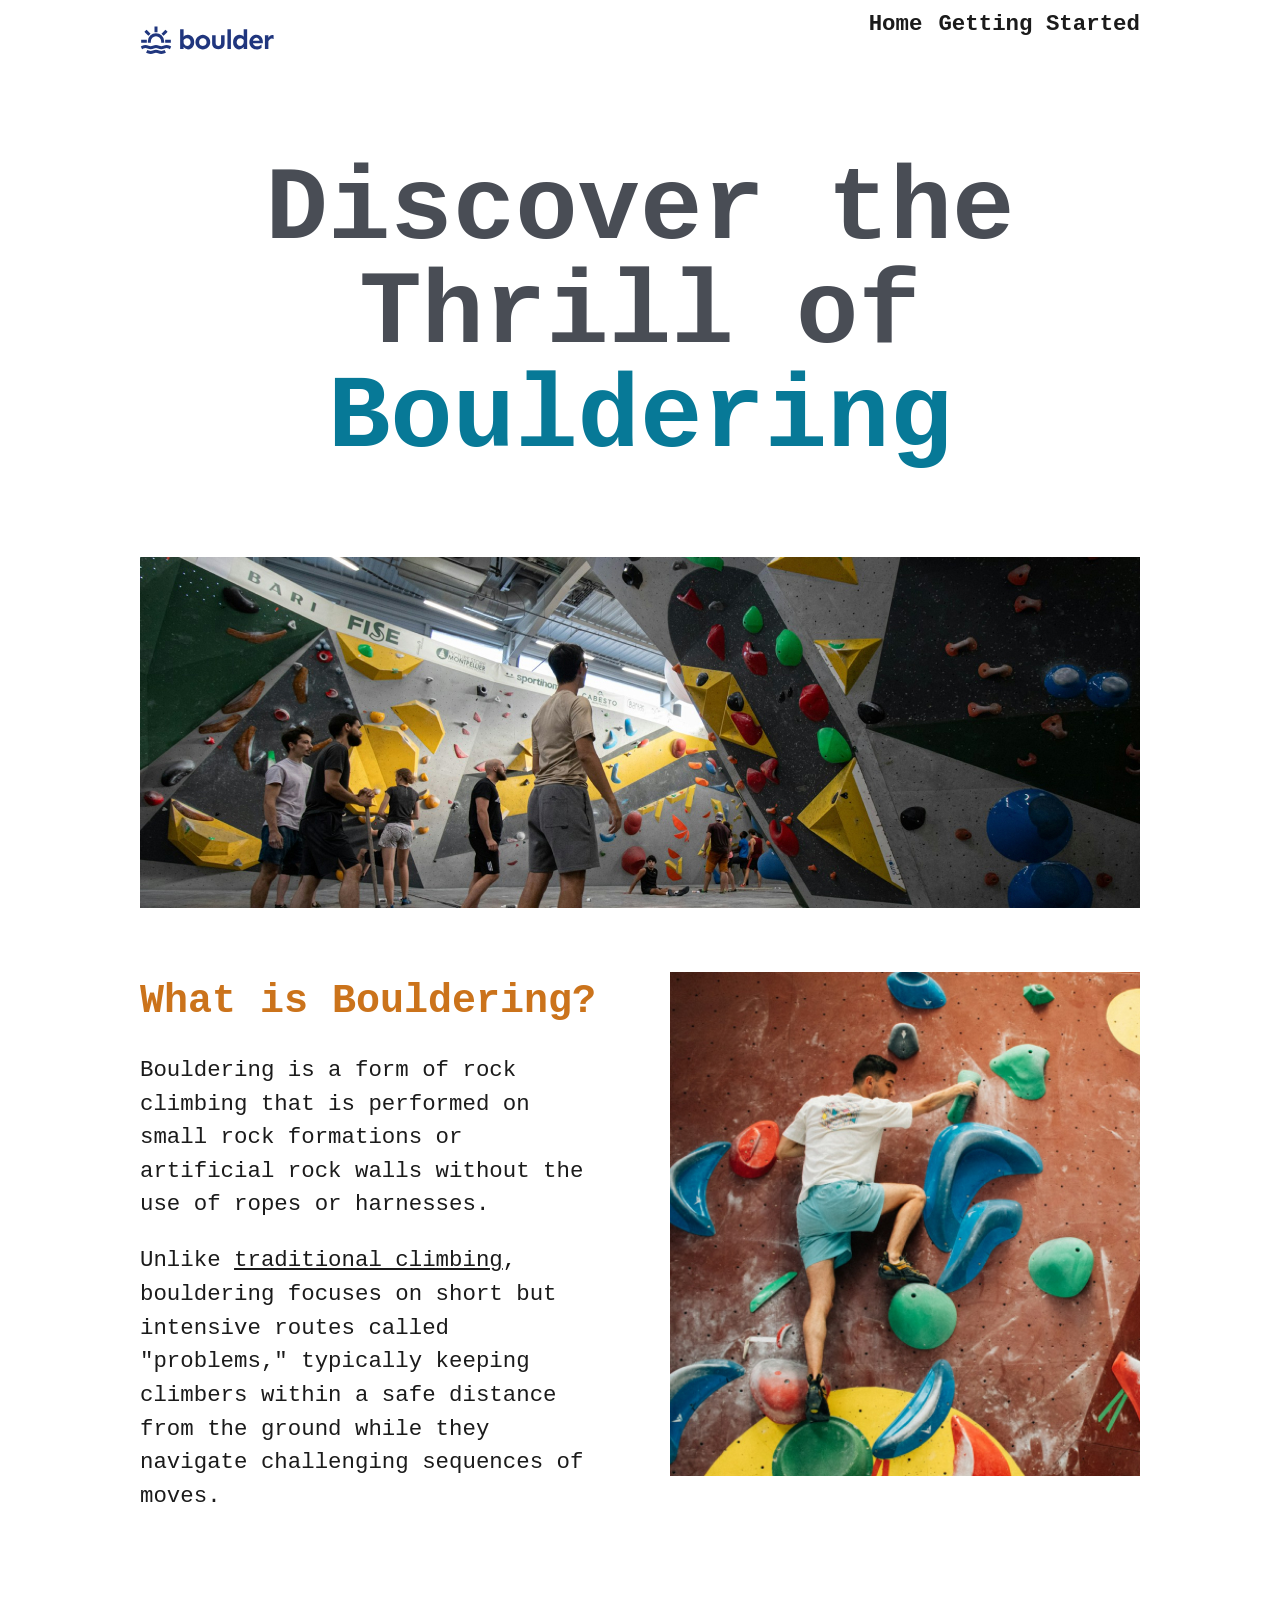
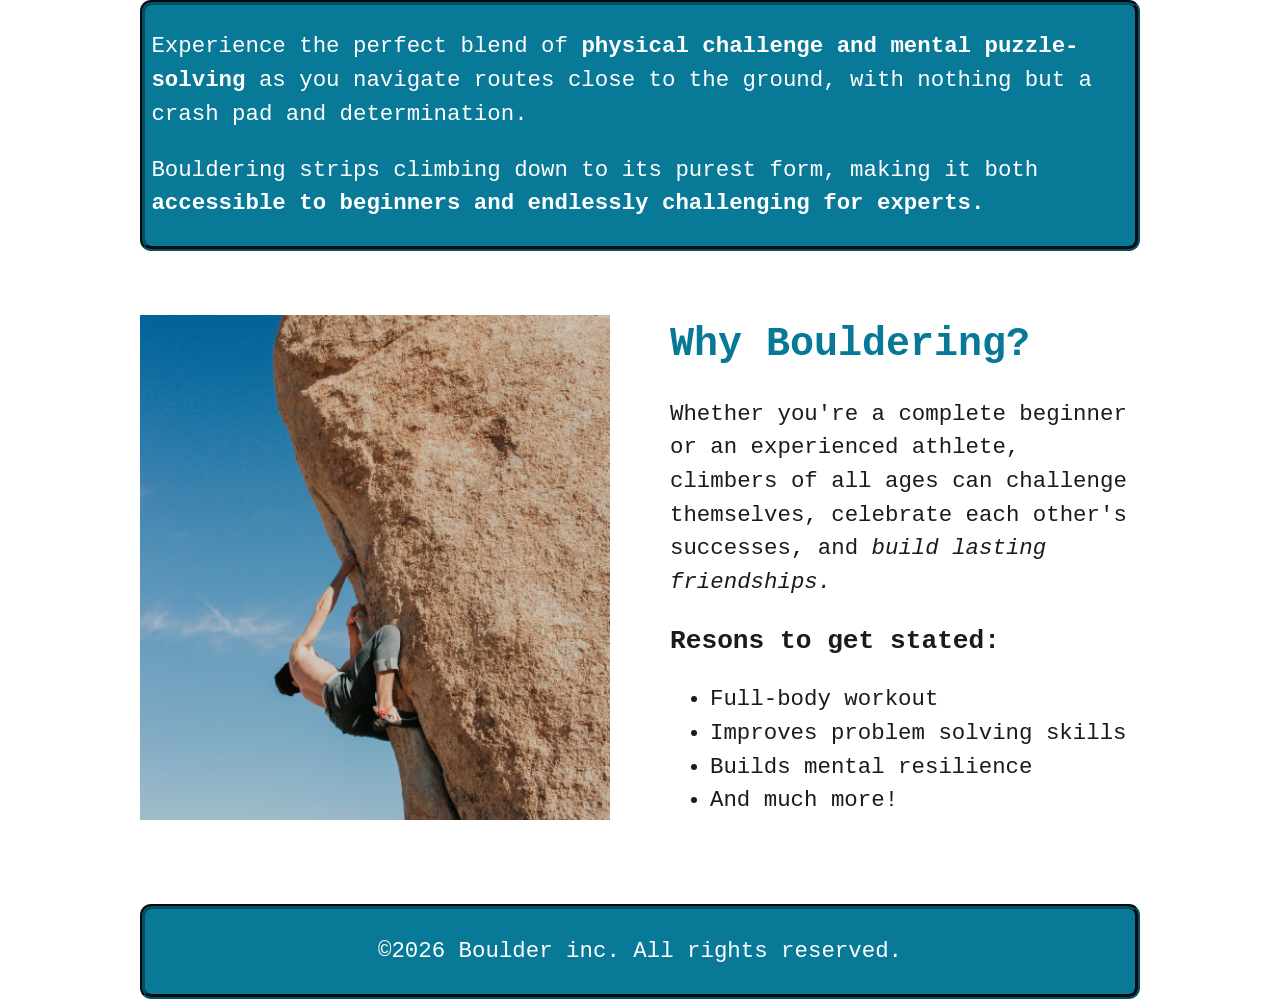
==== commit ad1df0a0: "apply background image to page and then tweak other styles too" ====
--- a/index.html
+++ b/index.html
@@ -55,7 +55,7 @@
                 <img src="./images/why-bouldering.jpg" alt="A man climbing a boulder in an outdoor boulder gym">
 
                 <div class="content">
-                    <h2>Why Bouldering?</h2>
+                    <h2 class="teal-text">Why Bouldering?</h2>
                     <p>Whether you're a complete beginner or an experienced athlete, climbers of all ages can challenge themselves, celebrate each other's successes, and <em>build lasting friendships.</em></p>
 
                     <h3>Resons to get stated:</h3>
--- a/css/styles.css
+++ b/css/styles.css
@@ -29,7 +29,7 @@
 img {
     max-inline-size: 100%;
     display: block;
-    margin-block: 0.3rem;
+    margin-block: 1rem;
 }
 
                 /* Navigation */
@@ -81,6 +81,27 @@
     color: #cb731b;
     font-size: 2rem;
     margin: 0;
+
+    @media (width > 850px){
+        font-size: 2.5rem;
+    }
+}
+
+h3 {
+    margin: 0;
+}
+
+.background-accent{
+    background-image: url(../images/simple-steps.jpg);
+    background-position: center;
+    background-size: cover;
+    color: #fff;
+    padding: 0.5rem;
+    border: 5px groove #044f64;
+}
+
+.background-accent h2 {
+    color: #fff;
 }
 
 .teal-background{
@@ -93,12 +114,16 @@
 
 footer{
     text-align: center;
+    margin-top: 1rem;
 }
 
 /* Layout */
-.two-column-layout{
-    margin-block: 1rem;
+.two-column-layout,
+.two-column-layout > *{
+    margin-block: 2rem;
 }
+
+
 
 @media (width > 850px){
     .two-column-layout{
@@ -107,9 +132,9 @@
         gap: 2rem;
     }
 
-    .two-colum-layout > * {
+    .two-column-layout > * {
         max-inline-size: 47%;
-        flex: 1 1 auto;
+        flex: 1 1 0;
         align-self: start;
     }
 }
